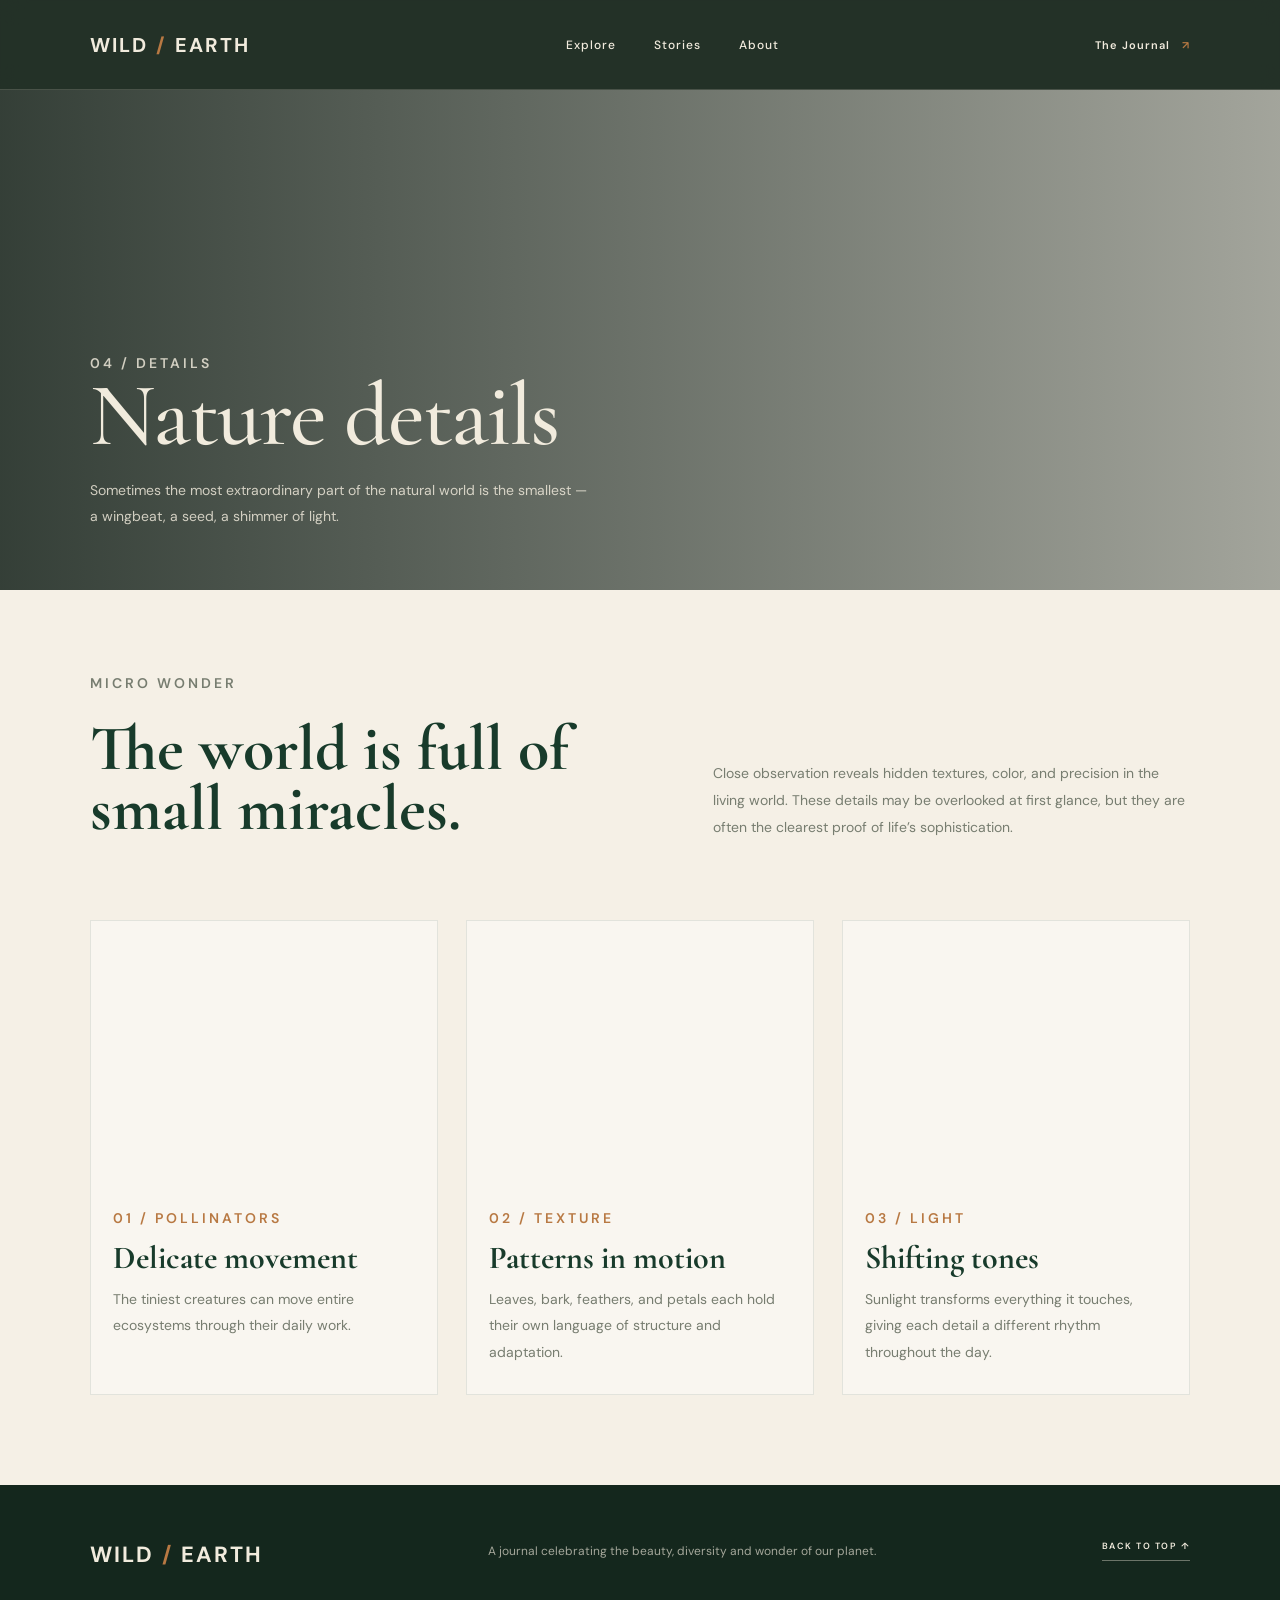
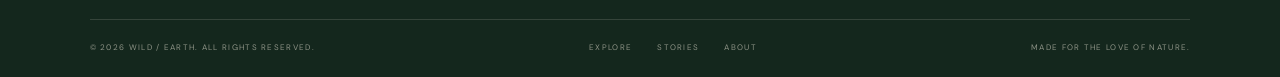
==== details.html @ d8369110 "Nature" ====
<!DOCTYPE html>
<html lang="en">
<head>
    <meta charset="UTF-8">
    <meta name="viewport" content="width=device-width, initial-scale=1.0">
    <title>Nature Details | WILD / EARTH</title>
    <link rel="preconnect" href="https://fonts.googleapis.com">
    <link rel="preconnect" href="https://fonts.gstatic.com" crossorigin>
    <link href="https://fonts.googleapis.com/css2?family=Cormorant+Garamond:wght@400;500;600;700&family=DM+Sans:wght@400;500;600;700&display=swap" rel="stylesheet">
    <link rel="stylesheet" href="style.css">
</head>
<body class="story-page" id="top">
    <header class="site-header page-header">
        <a href="index.html" class="brand" aria-label="Wild Earth homepage">WILD <span>/</span> EARTH</a>
        <nav class="main-nav" aria-label="Main navigation">
            <a href="index.html#discover" class="nav-link">Explore</a>
            <a href="stories.html" class="nav-link">Stories</a>
            <a href="index.html#about" class="nav-link">About</a>
        </nav>
        <a href="stories.html" class="header-link">The Journal <span>↗</span></a>
    </header>

    <main class="page-main">
        <section class="page-hero hero-details">
            <div class="page-hero-copy">
                <p class="eyebrow">04 / DETAILS</p>
                <h1>Nature details</h1>
                <p>Sometimes the most extraordinary part of the natural world is the smallest — a wingbeat, a seed, a shimmer of light.</p>
            </div>
        </section>

        <section class="page-intro">
            <div>
                <p class="eyebrow section-eyebrow">MICRO WONDER</p>
                <h2>The world is full of small miracles.</h2>
            </div>
            <p>Close observation reveals hidden textures, color, and precision in the living world. These details may be overlooked at first glance, but they are often the clearest proof of life’s sophistication.</p>
        </section>

        <section class="story-grid">
            <article class="story-card">
                <div class="story-card-image" style="background-image: url('https://images.unsplash.com/photo-1470509037663-253afd7f0f51?auto=format&fit=crop&w=900&q=80');"></div>
                <div class="story-card-copy">
                    <p class="eyebrow">01 / POLLINATORS</p>
                    <h3>Delicate movement</h3>
                    <p>The tiniest creatures can move entire ecosystems through their daily work.</p>
                </div>
            </article>

            <article class="story-card">
                <div class="story-card-image" style="background-image: url('https://images.unsplash.com/photo-1465146344425-f00d5f5c8f07?auto=format&fit=crop&w=900&q=80');"></div>
                <div class="story-card-copy">
                    <p class="eyebrow">02 / TEXTURE</p>
                    <h3>Patterns in motion</h3>
                    <p>Leaves, bark, feathers, and petals each hold their own language of structure and adaptation.</p>
                </div>
            </article>

            <article class="story-card">
                <div class="story-card-image" style="background-image: url('https://images.unsplash.com/photo-1501004318641-b39e6451bec6?auto=format&fit=crop&w=900&q=80');"></div>
                <div class="story-card-copy">
                    <p class="eyebrow">03 / LIGHT</p>
                    <h3>Shifting tones</h3>
                    <p>Sunlight transforms everything it touches, giving each detail a different rhythm throughout the day.</p>
                </div>
            </article>
        </section>
    </main>

    <footer class="site-footer">
        <div class="footer-top">
            <a href="index.html" class="brand footer-brand">WILD <span>/</span> EARTH</a>
            <p>A journal celebrating the beauty, diversity and wonder of our planet.</p>
            <a href="#top" class="back-to-top">BACK TO TOP ↑</a>
        </div>
        <div class="footer-bottom">
            <p>© 2026 WILD / EARTH. ALL RIGHTS RESERVED.</p>
            <div class="footer-links">
                <a href="index.html#discover">EXPLORE</a>
                <a href="stories.html">STORIES</a>
                <a href="index.html#about">ABOUT</a>
            </div>
            <p>MADE FOR THE LOVE OF NATURE.</p>
        </div>
    </footer>
</body>
</html>
---- style.css ----
/* =========================================
   1. ROOT VARIABLES
========================================= */

:root {
    --forest-green: #183B2B;
    --moss-green: #315B42;
    --sage-green: #82936B;
    --warm-ivory: #E9E3D2;
    --burnt-ochre: #B87943;
    --dark-text: #1C2920;
    --light-text: #F1EBDD;
    --muted-text: #777D70;

    --heading-font: "Cormorant Garamond", serif;
    --body-font: "DM Sans", sans-serif;

    --container-width: 1280px;
}


/* =========================================
   2. RESET AND GLOBAL STYLES
========================================= */

* {
    margin: 0;
    padding: 0;
    box-sizing: border-box;
}

html {
    scroll-behavior: smooth;
    scroll-padding-top: 90px;
}

body {
    font-family: var(--body-font);
    background-color: var(--warm-ivory);
    color: var(--dark-text);
    overflow-x: hidden;
}

a {
    color: inherit;
    text-decoration: none;
}

button,
input {
    font: inherit;
}

button,
a {
    -webkit-tap-highlight-color: transparent;
}

button {
    cursor: pointer;
}

img {
    display: block;
    max-width: 100%;
}

::selection {
    background-color: var(--moss-green);
    color: var(--light-text);
}

.visually-hidden {
    position: absolute;
    width: 1px;
    height: 1px;
    padding: 0;
    margin: -1px;
    overflow: hidden;
    clip: rect(0, 0, 0, 0);
    white-space: nowrap;
    border: 0;
}

.section-padding {
    padding: 110px 7%;
}


/* =========================================
   3. SHARED TYPOGRAPHY
========================================= */

.eyebrow {
    font-family: var(--body-font);
    font-size: 11px;
    font-weight: 600;
    letter-spacing: 3px;
    line-height: 1.6;
}

.section-eyebrow {
    color: var(--burnt-ochre);
    margin-bottom: 22px;
}

.section-heading h2,
.gallery-heading h2,
.journal-heading h2 {
    font-family: var(--heading-font);
    font-size: 64px;
    font-weight: 500;
    line-height: 0.98;
    color: var(--forest-green);
}

.section-heading h2 span,
.gallery-heading h2 span,
.journal-heading h2 span {
    color: var(--burnt-ochre);
}


/* =========================================
   4. HEADER AND NAVIGATION
========================================= */

.site-header {
    position: absolute;
    top: 0;
    left: 0;
    z-index: 20;

    width: 100%;
    min-height: 90px;
    padding: 25px 7%;

    display: flex;
    align-items: center;
    justify-content: space-between;
    gap: 25px;

    color: var(--light-text);
    border-bottom: 1px solid rgba(241, 235, 221, 0.18);

    animation: headerReveal 1s ease both;
}

.brand {
    display: inline-flex;
    align-items: center;
    gap: 8px;

    font-size: 20px;
    font-weight: 700;
    letter-spacing: 2px;
    white-space: nowrap;
}

.brand span {
    color: var(--burnt-ochre);
}

.main-nav {
    display: flex;
    align-items: center;
    justify-content: center;
    gap: 38px;
}

.nav-link {
    position: relative;
    padding: 10px 0;

    font-size: 12px;
    font-weight: 500;
    letter-spacing: 1px;

    transition: color 0.3s ease;
}

.nav-link::after {
    content: "";

    position: absolute;
    left: 0;
    bottom: 3px;

    width: 0;
    height: 1px;

    background-color: var(--burnt-ochre);

    transition: width 0.35s ease;
}

.nav-link:hover {
    color: var(--warm-ivory);
}

.nav-link:hover::after {
    width: 100%;
}

.header-link {
    display: flex;
    align-items: center;
    gap: 12px;

    font-size: 11px;
    font-weight: 600;
    letter-spacing: 1px;

    transition: color 0.3s ease;
}

.header-link span {
    color: var(--burnt-ochre);
    transition: transform 0.3s ease;
}

.header-link:hover {
    color: var(--burnt-ochre);
}

.header-link:hover span {
    transform: translate(3px, -3px);
}


/* =========================================
   5. HERO SECTION
========================================= */

.hero {
    position: relative;
    isolation: isolate;

    min-height: 760px;
    padding: 160px 10% 130px;

    display: flex;
    align-items: center;

    overflow: hidden;
    color: var(--light-text);
    background-color: #15251C;
}

.hero-background {
    position: absolute;
    inset: 0;
    z-index: -2;

    background-image: url("https://images.unsplash.com/photo-1546182990-dffeafbe841d?auto=format&fit=crop&w=1400&q=80");
    background-position: center;
    background-size: cover;

    transform: scale(1.04);
    animation: heroImageZoom 22s ease-in-out infinite alternate;
}

.hero-overlay {
    position: absolute;
    inset: 0;
    z-index: -1;

    background:
        linear-gradient(
            90deg,
            rgba(10, 24, 17, 0.91) 0%,
            rgba(10, 24, 17, 0.65) 45%,
            rgba(10, 24, 17, 0.08) 100%
        ),
        linear-gradient(
            0deg,
            rgba(10, 24, 17, 0.65) 0%,
            transparent 45%
        );
}

.hero-content {
    position: relative;
    z-index: 2;

    width: 100%;
    max-width: 760px;
}

.hero-eyebrow {
    margin-bottom: 25px;
    color: var(--warm-ivory);

    opacity: 0;
    animation: fadeUp 1s 0.2s ease forwards;
}

.hero-title {
    font-family: var(--heading-font);
    font-size: 92px;
    font-weight: 500;
    line-height: 0.91;
    letter-spacing: -2px;

    opacity: 0;
    animation: fadeUp 1s 0.4s ease forwards;
}

.hero-title span {
    color: var(--warm-ivory);
    font-style: italic;
}

.hero-description {
    max-width: 490px;
    margin-top: 30px;

    color: rgba(241, 235, 221, 0.85);
    font-size: 15px;
    line-height: 1.9;

    opacity: 0;
    animation: fadeUp 1s 0.6s ease forwards;
}


/* =========================================
   6. PRIMARY BUTTON
========================================= */

.primary-button {
    width: fit-content;
    min-height: 54px;
    margin-top: 35px;
    padding: 0 24px;

    display: inline-flex;
    align-items: center;
    justify-content: center;
    gap: 28px;

    color: var(--light-text);
    background-color: var(--burnt-ochre);

    font-size: 12px;
    font-weight: 600;
    letter-spacing: 0.5px;

    overflow: hidden;
    transition:
        background-color 0.35s ease,
        transform 0.35s ease;

    opacity: 0;
    animation: fadeUp 1s 0.8s ease forwards;
}

.primary-button:hover {
    background-color: var(--moss-green);
    transform: translateY(-4px);
}

.button-arrow {
    display: inline-block;
    transition: transform 0.35s ease;
}

.primary-button:hover .button-arrow {
    transform: translate(4px, -4px);
}


/* =========================================
   7. HERO BOTTOM INFORMATION
========================================= */

.hero-bottom {
    position: absolute;
    left: 10%;
    right: 10%;
    bottom: 35px;
    z-index: 3;

    display: flex;
    align-items: center;
    justify-content: space-between;
    gap: 20px;

    color: rgba(241, 235, 221, 0.8);

    font-size: 9px;
    font-weight: 600;
    letter-spacing: 2px;

    animation: fadeIn 1.5s 1s ease both;
}

.scroll-indicator {
    display: flex;
    align-items: center;
    gap: 15px;
}

.scroll-line {
    position: relative;
    display: block;

    width: 55px;
    height: 1px;

    background-color: rgba(241, 235, 221, 0.35);
    overflow: hidden;
}

.scroll-line::after {
    content: "";

    position: absolute;
    left: 0;
    top: 0;

    width: 25px;
    height: 1px;

    background-color: var(--warm-ivory);

    animation: scrollLine 1.8s ease-in-out infinite;
}


/* =========================================
   8. DISCOVER SECTION
========================================= */

.discover {
    max-width: 1600px;
    margin: 0 auto;
}

.section-heading {
    margin-bottom: 55px;

    display: flex;
    align-items: flex-end;
    justify-content: space-between;
    gap: 50px;
}

.section-heading h2 {
    max-width: 600px;
}

.section-intro {
    max-width: 390px;
    padding-bottom: 7px;

    color: var(--muted-text);
    font-size: 14px;
    line-height: 1.9;
}


/* =========================================
   9. CATEGORY IMAGE CARDS
========================================= */

.category-grid {
    display: grid;
    grid-template-columns: repeat(2, minmax(0, 1fr));
    gap: 25px;
}

.category-card {
    position: relative;
    isolation: isolate;

    min-width: 0;
    height: 450px;

    display: flex;
    align-items: flex-end;

    overflow: hidden;
    color: var(--light-text);
    background-color: var(--forest-green);
}

.category-image {
    position: absolute;
    inset: 0;
    z-index: -2;

    background-size: cover;
    background-position: center;

    transition: transform 0.9s cubic-bezier(0.2, 0.7, 0.2, 1);
}

.wildlife-card .category-image {
    background-image: url("https://images.unsplash.com/photo-1546182990-dffeafbe841d?auto=format&fit=crop&w=1200&q=80");
}

.landscape-card .category-image {
    background-image: url("https://images.unsplash.com/photo-1473448912268-2022ce9509d8?auto=format&fit=crop&w=1200&q=80");
}

.ocean-card .category-image {
    background-image: url("https://images.unsplash.com/photo-1500375592092-40eb2168fd21?auto=format&fit=crop&w=1200&q=80");
}

.details-card .category-image {
    background-image: url("https://images.unsplash.com/photo-1470509037663-253afd7f0f51?auto=format&fit=crop&w=1200&q=80");
}

.category-overlay {
    position: absolute;
    inset: 0;
    z-index: -1;

    background: linear-gradient(
        0deg,
        rgba(8, 19, 13, 0.85) 0%,
        rgba(8, 19, 13, 0.12) 65%,
        rgba(8, 19, 13, 0.02) 100%
    );

    transition: background-color 0.5s ease;
}

.category-card:hover .category-image {
    transform: scale(1.09);
}

.category-card:hover .category-overlay {
    background-color: rgba(8, 19, 13, 0.15);
}

.category-content {
    width: 100%;
    padding: 32px;

    display: grid;
    grid-template-columns: 1fr auto;
    align-items: end;
    gap: 8px;
}

.category-number {
    grid-column: 1 / -1;

    margin-bottom: 7px;

    color: rgba(241, 235, 221, 0.8);
    font-size: 9px;
    font-weight: 600;
    letter-spacing: 2px;
}

.category-content h3 {
    font-family: var(--heading-font);
    font-size: 43px;
    font-weight: 500;
    line-height: 1;
}

.category-arrow {
    width: 42px;
    height: 42px;

    display: flex;
    align-items: center;
    justify-content: center;

    border: 1px solid rgba(241, 235, 221, 0.55);
    border-radius: 50%;

    transition:
        color 0.35s ease,
        background-color 0.35s ease,
        border-color 0.35s ease,
        transform 0.35s ease;
}

.category-card:hover .category-arrow {
    color: var(--dark-text);
    background-color: var(--warm-ivory);
    border-color: var(--warm-ivory);
    transform: rotate(45deg);
}


/* =========================================
   10. FEATURED STORY
========================================= */

.featured-story {
    position: relative;
    isolation: isolate;

    min-height: 700px;
    padding: 100px 10%;

    display: flex;
    align-items: center;

    overflow: hidden;
    color: var(--light-text);
    background-color: var(--forest-green);
}

.featured-image {
    position: absolute;
    inset: 0;
    z-index: -2;

    background-image: url("https://images.unsplash.com/photo-1547036967-23d11aacaee0?auto=format&fit=crop&w=1600&q=80");
    background-size: cover;
    background-position: center;
    transition: transform 1.2s ease;
}

.featured-story:hover .featured-image {
    transform: scale(1.035);
}

.featured-image-overlay {
    position: absolute;
    inset: 0;

    background:
        linear-gradient(
            90deg,
            rgba(11, 25, 17, 0.91) 0%,
            rgba(11, 25, 17, 0.58) 48%,
            rgba(11, 25, 17, 0.05) 100%
        ),
        linear-gradient(
            0deg,
            rgba(11, 25, 17, 0.35),
            transparent
        );
}

.featured-content {
    max-width: 600px;
}

.featured-content .eyebrow {
    margin-bottom: 25px;
    color: var(--warm-ivory);
}

.featured-content h2 {
    font-family: var(--heading-font);
    font-size: 86px;
    font-weight: 500;
    line-height: 0.9;
}

.featured-content h2 span {
    color: var(--warm-ivory);
    font-style: italic;
}

.featured-description {
    max-width: 440px;
    margin-top: 25px;

    color: rgba(241, 235, 221, 0.82);
    font-size: 14px;
    line-height: 1.9;
}

.text-link {
    width: fit-content;
    margin-top: 30px;
    padding-bottom: 8px;

    display: inline-flex;
    align-items: center;
    gap: 18px;

    color: var(--light-text);
    border-bottom: 1px solid rgba(241, 235, 221, 0.5);

    font-size: 12px;
    font-weight: 600;

    transition:
        color 0.3s ease,
        border-color 0.3s ease;
}

.text-link span {
    color: var(--burnt-ochre);
    transition: transform 0.3s ease;
}

.text-link:hover {
    color: var(--warm-ivory);
    border-color: var(--burnt-ochre);
}

.text-link:hover span {
    transform: translate(4px, -4px);
}

.featured-index {
    position: absolute;
    right: 10%;
    bottom: 40px;

    color: rgba(241, 235, 221, 0.75);
    font-size: 9px;
    letter-spacing: 2px;
}


/* =========================================
   11. HORIZONTAL GALLERY
========================================= */

.gallery-section {
    overflow: hidden;
}

.gallery-heading {
    margin-bottom: 45px;

    display: flex;
    align-items: flex-end;
    justify-content: space-between;
    gap: 40px;
}

.gallery-heading h2 {
    font-size: 58px;
}

.gallery-heading > p {
    max-width: 320px;
    color: var(--muted-text);
    font-size: 13px;
    line-height: 1.8;
}

.gallery-track {
    display: grid;
    grid-auto-columns: minmax(270px, 34%);
    grid-auto-flow: column;
    gap: 22px;

    overflow-x: auto;
    overflow-y: hidden;

    padding-bottom: 22px;

    scroll-snap-type: x mandatory;
    scroll-behavior: smooth;
    overscroll-behavior-x: contain;

    scrollbar-width: thin;
    scrollbar-color: var(--sage-green) transparent;
}

.gallery-track::-webkit-scrollbar {
    height: 4px;
}

.gallery-track::-webkit-scrollbar-track {
    background-color: rgba(24, 59, 43, 0.12);
}

.gallery-track::-webkit-scrollbar-thumb {
    background-color: var(--sage-green);
}

.gallery-card {
    position: relative;
    min-width: 0;
    height: 430px;

    overflow: hidden;
    background-color: var(--forest-green);

    scroll-snap-align: start;
}

.gallery-card-large {
    grid-column: span 1;
}

.gallery-card-image {
    position: absolute;
    inset: 0;

    background-size: cover;
    background-position: center;

    transition: transform 0.9s ease;
}

.gallery-lion {
    background-image: url("https://images.unsplash.com/photo-1546182990-dffeafbe841d?auto=format&fit=crop&w=1000&q=80");
}

.gallery-elephant {
    background-image: url("https://images.unsplash.com/photo-1557050543-4d5f4e07ef46?auto=format&fit=crop&w=1000&q=80");
}

.gallery-bird {
    background-image: url("https://images.unsplash.com/photo-1520637836862-4d197d17c90a?auto=format&fit=crop&w=1000&q=80");
}

.gallery-leopard {
    background-image: url("https://images.unsplash.com/photo-1535941339077-2dd1c7963098?auto=format&fit=crop&w=1000&q=80");
}

.gallery-card::after {
    content: "";

    position: absolute;
    inset: 0;

    background: linear-gradient(
        0deg,
        rgba(9, 21, 14, 0.85) 0%,
        transparent 65%
    );

    pointer-events: none;
}

.gallery-card:hover .gallery-card-image {
    transform: scale(1.08);
}

.gallery-card-info {
    position: absolute;
    left: 25px;
    right: 25px;
    bottom: 27px;
    z-index: 2;

    color: var(--light-text);
}

.gallery-card-info p {
    margin-bottom: 10px;

    font-size: 9px;
    font-weight: 600;
    letter-spacing: 2px;
}

.gallery-card-info h3 {
    font-family: var(--heading-font);
    font-size: 35px;
    font-weight: 500;
}

.gallery-footer {
    margin-top: 15px;

    display: flex;
    align-items: center;
    justify-content: space-between;
    gap: 20px;

    color: var(--muted-text);
    font-size: 9px;
    font-weight: 600;
    letter-spacing: 2px;
}


/* =========================================
   12. JOURNAL SECTION
========================================= */

.journal-section {
    background-color: #E2DDCC;
}

.journal-heading {
    margin-bottom: 50px;

    display: flex;
    align-items: flex-end;
    justify-content: space-between;
    gap: 30px;
}

.journal-heading h2 {
    font-size: 62px;
}

.journal-heading .text-link {
    margin-bottom: 7px;
    color: var(--forest-green);
    border-color: rgba(24, 59, 43, 0.4);
}

.journal-heading .text-link:hover {
    color: var(--moss-green);
}

.journal-grid {
    display: grid;
    grid-template-columns: repeat(3, minmax(0, 1fr));
    gap: 28px;
}

.journal-card {
    min-width: 0;
}

.journal-image {
    position: relative;

    width: 100%;
    height: 310px;

    display: block;
    overflow: hidden;

    background-color: var(--forest-green);
    background-size: cover;
    background-position: center;
}

.journal-image::before {
    content: "";

    position: absolute;
    inset: 0;

    background-color: rgba(12, 27, 18, 0.08);
    transition: background-color 0.4s ease;
}

.journal-image-one {
    background-image: url("https://images.unsplash.com/photo-1557050543-4d5f4e07ef46?auto=format&fit=crop&w=1000&q=80");
}

.journal-image-two {
    background-image: url("https://images.unsplash.com/photo-1441974231531-c6227db76b6e?auto=format&fit=crop&w=1000&q=80");
}

.journal-image-three {
    background-image: url("https://images.unsplash.com/photo-1473448912268-2022ce9509d8?auto=format&fit=crop&w=1000&q=80");
}

.journal-image-arrow {
    position: absolute;
    top: 18px;
    right: 18px;
    z-index: 2;

    width: 42px;
    height: 42px;

    display: flex;
    align-items: center;
    justify-content: center;

    color: var(--dark-text);
    background-color: var(--warm-ivory);
    border-radius: 50%;

    opacity: 0;
    transform: translate(-8px, 8px);

    transition:
        opacity 0.35s ease,
        transform 0.35s ease;
}

.journal-card:hover .journal-image::before {
    background-color: rgba(12, 27, 18, 0.2);
}

.journal-card:hover .journal-image-arrow {
    opacity: 1;
    transform: translate(0, 0);
}

.journal-meta {
    margin-top: 22px;
    margin-bottom: 13px;

    display: flex;
    justify-content: space-between;
    gap: 10px;

    color: var(--burnt-ochre);
    font-size: 9px;
    font-weight: 700;
    letter-spacing: 1.5px;
}

.journal-card h3 {
    max-width: 360px;

    font-family: var(--heading-font);
    font-size: 30px;
    font-weight: 600;
    line-height: 1.1;
}

.journal-card h3 a {
    transition: color 0.3s ease;
}

.journal-card h3 a:hover {
    color: var(--burnt-ochre);
}

.journal-card > p {
    margin-top: 13px;

    color: var(--muted-text);
    font-size: 12px;
    line-height: 1.8;
}


/* =========================================
   13. NEWSLETTER SECTION
========================================= */

.newsletter-section {
    position: relative;
    isolation: isolate;

    padding: 110px 7%;

    display: flex;
    align-items: center;
    justify-content: center;

    overflow: hidden;
    text-align: center;
    color: var(--light-text);

    background-color: var(--forest-green);
}

.newsletter-section::before {
    content: "";

    position: absolute;
    inset: 0;
    z-index: -1;

    background-image:
        linear-gradient(
            rgba(17, 47, 31, 0.91),
            rgba(17, 47, 31, 0.91)
        ),
        url("https://images.unsplash.com/photo-1473448912268-2022ce9509d8?auto=format&fit=crop&w=1400&q=80");

    background-position: center;
    background-size: cover;
}

.newsletter-content {
    width: 100%;
    max-width: 650px;
}

.newsletter-content .eyebrow {
    margin-bottom: 20px;
    color: var(--sage-green);
}

.newsletter-content h2 {
    font-family: var(--heading-font);
    font-size: 75px;
    font-weight: 500;
    line-height: 0.95;
}

.newsletter-content h2 span {
    color: var(--warm-ivory);
    font-style: italic;
}

.newsletter-content > p:not(.eyebrow):not(.newsletter-note) {
    max-width: 430px;
    margin: 20px auto 30px;

    color: rgba(241, 235, 221, 0.78);
    font-size: 13px;
    line-height: 1.8;
}

.newsletter-form {
    width: 100%;
    max-width: 510px;
    min-height: 58px;
    margin: 0 auto;

    display: flex;

    border-bottom: 1px solid rgba(241, 235, 221, 0.6);
}

.newsletter-form input {
    flex: 1;
    width: 100%;
    min-width: 0;

    padding: 15px 5px;

    color: var(--light-text);
    background: transparent;
    border: none;
    outline: none;

    font-size: 12px;
}

.newsletter-form input::placeholder {
    color: rgba(241, 235, 221, 0.65);
}

.newsletter-form input:focus {
    border-bottom: 1px solid var(--burnt-ochre);
}

.newsletter-form button {
    padding: 12px 5px 12px 20px;

    display: flex;
    align-items: center;
    gap: 18px;

    color: var(--light-text);
    background: transparent;
    border: none;

    font-size: 11px;
    font-weight: 600;

    transition: color 0.3s ease;
}

.newsletter-form button span {
    color: var(--burnt-ochre);
    transition: transform 0.3s ease;
}

.newsletter-form button:hover {
    color: var(--burnt-ochre);
}

.newsletter-form button:hover span {
    transform: translate(4px, -4px);
}

.newsletter-note {
    margin-top: 22px;

    color: rgba(241, 235, 221, 0.5);
    font-size: 8px;
    letter-spacing: 2px;
}


/* =========================================
   14. FOOTER
========================================= */

.site-footer {
    padding: 55px 7% 25px;

    color: var(--light-text);
    background-color: #14271D;
}

.footer-top {
    padding-bottom: 50px;

    display: flex;
    align-items: flex-start;
    justify-content: space-between;
    gap: 30px;
}

.footer-brand {
    font-size: 22px;
}

.footer-top > p {
    color: rgba(241, 235, 221, 0.65);
    font-size: 12px;
    line-height: 1.9;
}

.back-to-top {
    padding-bottom: 8px;

    border-bottom: 1px solid rgba(241, 235, 221, 0.4);

    font-size: 9px;
    font-weight: 600;
    letter-spacing: 1.5px;

    transition: color 0.3s ease;
}

.back-to-top:hover {
    color: var(--burnt-ochre);
}

.footer-bottom {
    padding-top: 22px;

    display: flex;
    align-items: center;
    justify-content: space-between;
    gap: 25px;

    border-top: 1px solid rgba(241, 235, 221, 0.15);

    color: rgba(241, 235, 221, 0.55);
    font-size: 8px;
    letter-spacing: 1.3px;
}

.footer-links {
    display: flex;
    align-items: center;
    gap: 25px;
}

.footer-links a {
    transition: color 0.3s ease;
}

.footer-links a:hover {
    color: var(--warm-ivory);
}


/* =========================================
   15. ANIMATIONS
========================================= */

@keyframes fadeUp {
    from {
        opacity: 0;
        transform: translateY(28px);
    }

    to {
        opacity: 1;
        transform: translateY(0);
    }
}

@keyframes fadeIn {
    from {
        opacity: 0;
    }

    to {
        opacity: 1;
    }
}

@keyframes headerReveal {
    from {
        opacity: 0;
        transform: translateY(-15px);
    }

    to {
        opacity: 1;
        transform: translateY(0);
    }
}

@keyframes heroImageZoom {
    from {
        transform: scale(1.04);
    }

    to {
        transform: scale(1.13);
    }
}

@keyframes scrollLine {
    0% {
        transform: translateX(-30px);
    }

    100% {
        transform: translateX(60px);
    }
}


/* =========================================
   16. TABLET RESPONSIVENESS
========================================= */

@media (max-width: 1000px) {

    .site-header {
        padding: 23px 5%;
    }

    .main-nav {
        gap: 22px;
    }

    .hero {
        min-height: 700px;
        padding-right: 7%;
        padding-left: 7%;
    }

    .hero-title {
        font-size: 78px;
    }

    .hero-bottom {
        left: 7%;
        right: 7%;
    }

    .section-padding {
        padding: 90px 5%;
    }

    .section-heading h2 {
        font-size: 56px;
    }

    .category-card {
        height: 380px;
    }

    .featured-story {
        min-height: 650px;
        padding: 90px 7%;
    }

    .featured-content h2 {
        font-size: 76px;
    }

    .gallery-heading h2 {
        font-size: 50px;
    }

    .gallery-track {
        grid-auto-columns: minmax(250px, 43%);
    }

    .journal-grid {
        gap: 20px;
    }

    .journal-image {
        height: 260px;
    }

    .journal-card h3 {
        font-size: 27px;
    }

    .footer-bottom {
        flex-wrap: wrap;
    }
}


/* =========================================
   17. SMALL TABLET AND LARGE MOBILE
========================================= */

@media (max-width: 700px) {

    .site-header {
        min-height: 75px;
        padding: 18px 6% 15px;

        flex-wrap: wrap;
        row-gap: 12px;
    }

    .brand {
        font-size: 17px;
    }

    .main-nav {
        order: 3;

        width: 100%;
        justify-content: flex-start;
        gap: 25px;
    }

    .nav-link {
        font-size: 10px;
    }

    .header-link {
        font-size: 9px;
    }


    /* Hero */

    .hero {
        min-height: 720px;
        padding: 170px 7% 130px;
    }

    .hero-background {
        background-position: 60% center;
    }

    .hero-overlay {
        background:
            linear-gradient(
                90deg,
                rgba(10, 24, 17, 0.86),
                rgba(10, 24, 17, 0.3)
            ),
            linear-gradient(
                0deg,
                rgba(10, 24, 17, 0.65),
                transparent 60%
            );
    }

    .hero-eyebrow {
        font-size: 9px;
        letter-spacing: 2px;
    }

    .hero-title {
        font-size: 61px;
        letter-spacing: -1px;
    }

    .hero-description {
        max-width: 400px;
        font-size: 13px;
        line-height: 1.8;
    }

    .hero-bottom {
        left: 7%;
        right: 7%;
        bottom: 25px;

        flex-wrap: wrap;
        gap: 15px;
    }

    .hero-location {
        display: none;
    }

    .hero-caption,
    .scroll-indicator {
        font-size: 8px;
    }


    /* Discover */

    .section-padding {
        padding: 75px 6%;
    }

    .section-heading {
        align-items: flex-start;
        flex-direction: column;
        gap: 22px;
        margin-bottom: 35px;
    }

    .section-heading h2 {
        font-size: 51px;
    }

    .section-intro {
        max-width: 480px;
        font-size: 13px;
    }

    .category-grid {
        grid-template-columns: 1fr;
        gap: 18px;
    }

    .category-card {
        height: 390px;
    }

    .category-content {
        padding: 25px;
    }

    .category-content h3 {
        font-size: 39px;
    }


    /* Featured story */

    .featured-story {
        min-height: 620px;
        padding: 80px 7%;
    }

    .featured-content h2 {
        font-size: 70px;
    }

    .featured-description {
        font-size: 13px;
    }

    .featured-index {
        right: 7%;
        bottom: 25px;
        font-size: 8px;
    }


    /* Gallery */

    .gallery-heading {
        align-items: flex-start;
        flex-direction: column;
        gap: 18px;
    }

    .gallery-heading h2 {
        font-size: 49px;
    }

    .gallery-heading > p {
        font-size: 12px;
    }

    .gallery-track {
        grid-auto-columns: 78%;
        gap: 15px;
    }

    .gallery-card {
        height: 390px;
    }


    /* Journal */

    .journal-heading {
        align-items: flex-start;
        flex-direction: column;
        gap: 15px;
    }

    .journal-heading h2 {
        font-size: 51px;
    }

    .journal-grid {
        grid-template-columns: 1fr;
        gap: 40px;
    }

    .journal-image {
        height: 340px;
    }

    .journal-card h3 {
        font-size: 31px;
    }

    .journal-card > p {
        max-width: 500px;
    }


    /* Newsletter */

    .newsletter-section {
        padding: 85px 7%;
    }

    .newsletter-content h2 {
        font-size: 65px;
    }


    /* Footer */

    .site-footer {
        padding: 45px 6% 25px;
    }

    .footer-top {
        flex-wrap: wrap;
        gap: 25px;
    }

    .footer-top > p {
        width: 100%;
        order: 3;
    }

    .footer-bottom {
        align-items: flex-start;
        flex-direction: column;
        gap: 20px;
    }

    .footer-links {
        flex-wrap: wrap;
    }
}


/* =========================================
   18. SMALL MOBILE
========================================= */

@media (max-width: 400px) {

    .site-header {
        padding-right: 5%;
        padding-left: 5%;
    }

    .main-nav {
        gap: 18px;
    }

    .hero {
        min-height: 680px;
        padding-right: 6%;
        padding-left: 6%;
    }

    .hero-title {
        font-size: 51px;
    }

    .hero-description {
        font-size: 12px;
    }

    .hero-bottom {
        left: 6%;
        right: 6%;
    }

    .hero-caption,
    .scroll-indicator {
        font-size: 7px;
        letter-spacing: 1px;
    }

    .section-heading h2,
    .gallery-heading h2,
    .journal-heading h2 {
        font-size: 43px;
    }

    .category-card {
        height: 330px;
    }

    .category-content h3 {
        font-size: 34px;
    }

    .featured-content h2 {
        font-size: 61px;
    }

    .gallery-track {
        grid-auto-columns: 88%;
    }

    .gallery-card {
        height: 340px;
    }

    .journal-image {
        height: 280px;
    }

    .newsletter-content h2 {
        font-size: 57px;
    }

    .newsletter-form button {
        gap: 8px;
        padding-left: 10px;
        font-size: 10px;
    }
}


/* =========================================
   19. SUBPAGE STYLES
========================================= */

.page-header {
    position: relative;
    background-color: rgba(14, 29, 21, 0.9);
    backdrop-filter: blur(12px);
}

.story-page .site-header {
    position: sticky;
    top: 0;
}

.page-main {
    background: #f5f0e6;
}

.page-hero {
    position: relative;
    min-height: 500px;
    padding: 140px 7% 60px;
    display: flex;
    align-items: flex-end;
    overflow: hidden;
    color: var(--light-text);
}

.page-hero::before {
    content: "";
    position: absolute;
    inset: 0;
    background: linear-gradient(90deg, rgba(10, 24, 17, 0.82), rgba(10, 24, 17, 0.35));
}

.page-hero-copy {
    position: relative;
    z-index: 1;
    max-width: 680px;
}

.page-hero-copy h1 {
    font-family: var(--heading-font);
    font-size: clamp(60px, 7vw, 96px);
    line-height: 0.9;
    font-weight: 500;
    letter-spacing: -2px;
}

.page-hero-copy p {
    margin-top: 20px;
    max-width: 500px;
    font-size: 14px;
    line-height: 1.9;
    color: rgba(241, 235, 221, 0.82);
}

.hero-wildlife {
    background-image: url("https://images.unsplash.com/photo-1546182990-dffeafbe841d?auto=format&fit=crop&w=1600&q=80");
    background-position: center;
    background-size: cover;
}

.hero-landscapes {
    background-image: url("https://images.unsplash.com/photo-1473448912268-2022ce9509d8?auto=format&fit=crop&w=1600&q=80");
    background-position: center;
    background-size: cover;
}

.hero-oceans {
    background-image: url("https://images.unsplash.com/photo-1500375592092-40eb2168fd21?auto=format&fit=crop&w=1600&q=80");
    background-position: center;
    background-size: cover;
}

.hero-details {
    background-image: url("https://images.unsplash.com/photo-1470509037663-253afd7f0f51?auto=format&fit=crop&w=1600&q=80");
    background-position: center;
    background-size: cover;
}

.hero-stories {
    background-image: url("https://images.unsplash.com/photo-1500530855697-b586d89ba3ee?auto=format&fit=crop&w=1600&q=80");
    background-position: center;
    background-size: cover;
}

.page-intro,
.story-grid,
.story-detail {
    padding: 80px 7% 0;
}

.page-intro {
    display: grid;
    grid-template-columns: 1.1fr 0.9fr;
    gap: 40px;
    align-items: end;
}

.page-intro h2,
.story-detail h2 {
    font-family: var(--heading-font);
    font-size: clamp(42px, 5vw, 64px);
    line-height: 0.95;
    color: var(--forest-green);
}

.page-intro p,
.story-detail p,
.story-card p {
    color: var(--muted-text);
    font-size: 14px;
    line-height: 1.9;
}

.story-grid {
    display: grid;
    grid-template-columns: repeat(3, minmax(0, 1fr));
    gap: 28px;
    padding-bottom: 90px;
}

.story-card {
    background: rgba(255, 255, 255, 0.4);
    border: 1px solid rgba(24, 59, 43, 0.1);
    overflow: hidden;
}

.story-card-image {
    height: 260px;
    background-size: cover;
    background-position: center;
}

.story-card-copy {
    padding: 24px 22px 28px;
}

.story-card .eyebrow {
    color: var(--burnt-ochre);
    margin-bottom: 10px;
}

.story-card h3 {
    font-family: var(--heading-font);
    font-size: 32px;
    line-height: 1;
    color: var(--forest-green);
    margin-bottom: 12px;
}

.story-detail {
    padding-bottom: 90px;
}

.story-detail-inner {
    max-width: 780px;
    margin: 0 auto;
}

.story-detail .eyebrow {
    color: var(--burnt-ochre);
    margin-bottom: 20px;
}

.story-detail h2 {
    margin-bottom: 25px;
}

.story-detail .lead {
    font-size: 16px;
    color: var(--dark-text);
}

.story-detail .content-columns {
    columns: 2 260px;
    column-gap: 28px;
    margin-top: 22px;
}

.story-detail .content-columns p + p {
    margin-top: 18px;
}

@media (max-width: 800px) {
    .page-intro,
    .story-grid {
        grid-template-columns: 1fr;
    }

    .story-grid {
        padding-top: 30px;
    }
}

/* =========================================
   20. ACCESSIBILITY: REDUCED MOTION
========================================= */

@media (prefers-reduced-motion: reduce) {

    *,
    *::before,
    *::after {
        scroll-behavior: auto !important;
        animation-duration: 0.01ms !important;
        animation-iteration-count: 1 !important;
        transition-duration: 0.01ms !important;
    }
}
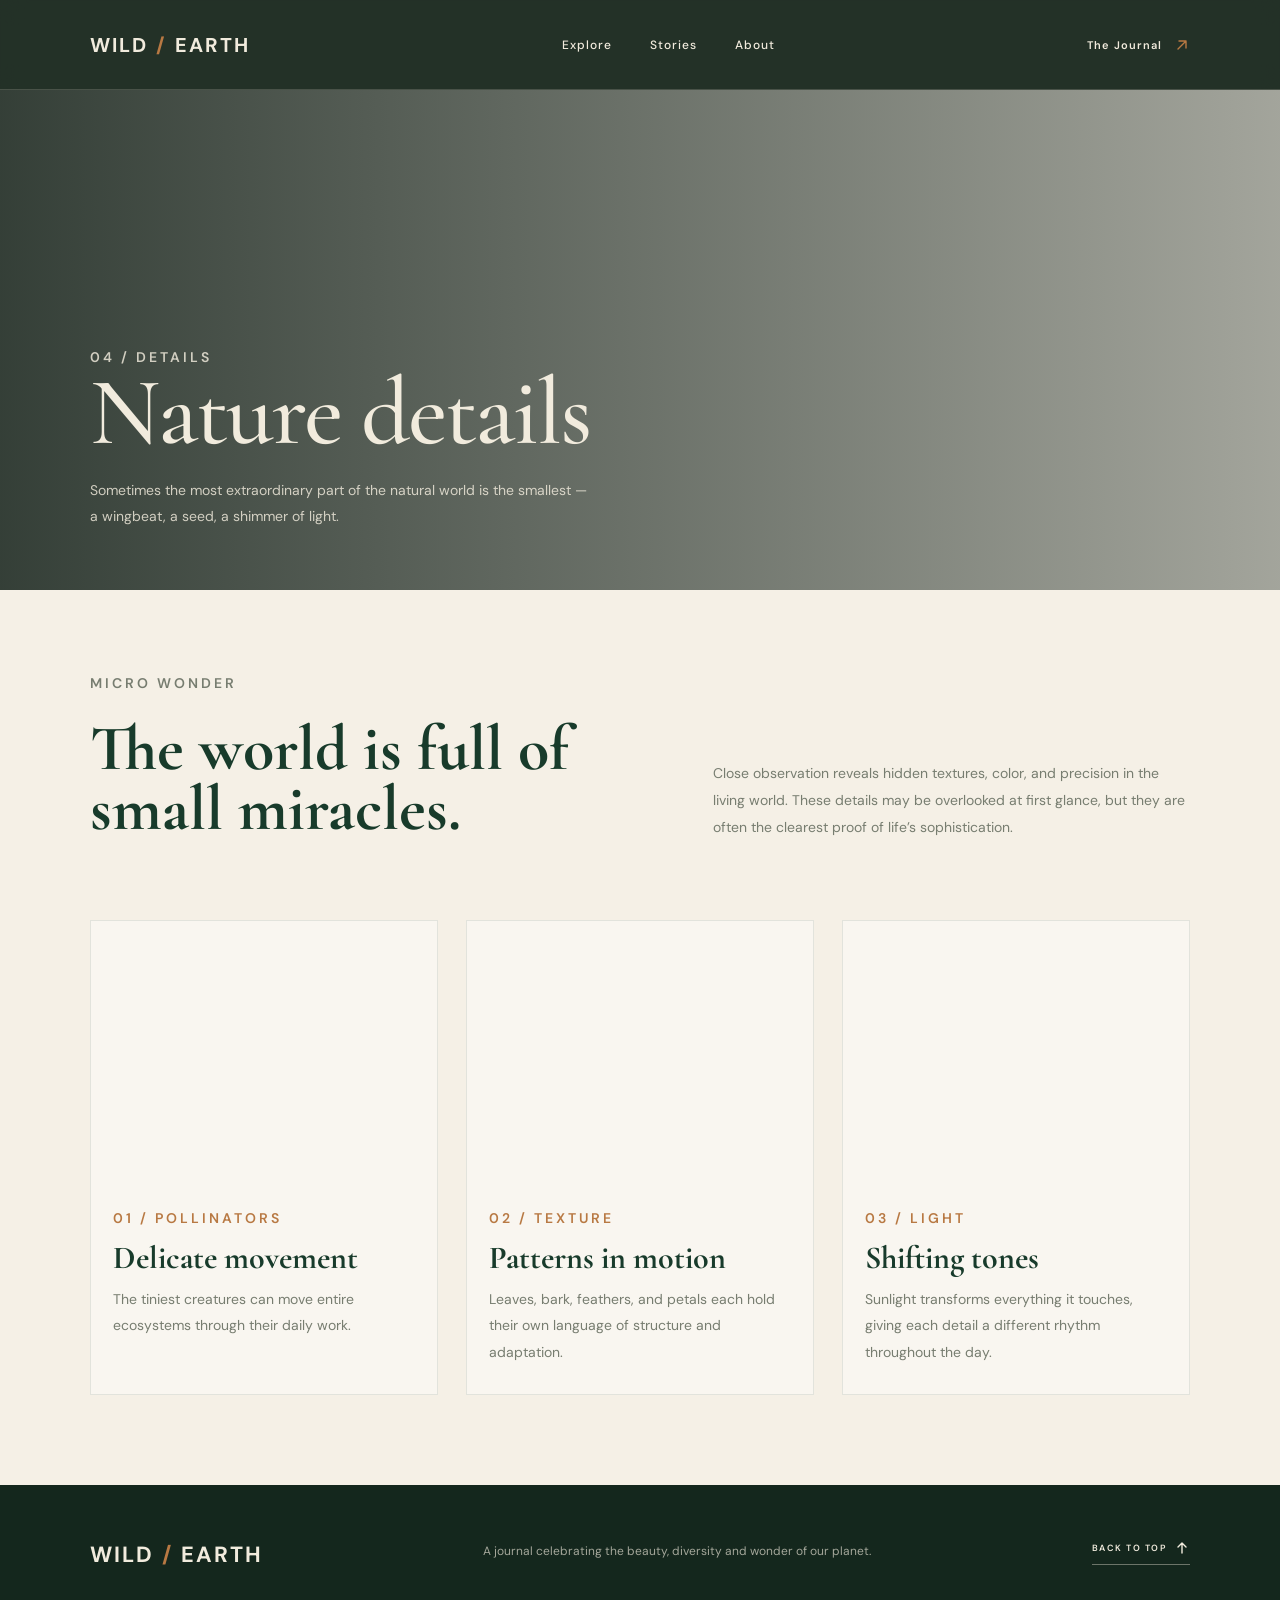
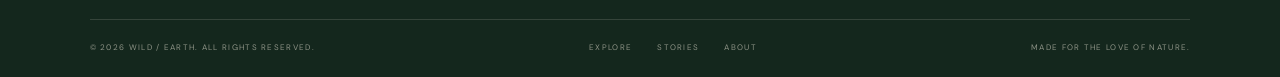
==== commit 0da2510c: "New design" ====
--- a/details.html
+++ b/details.html
@@ -3,6 +3,9 @@
 <head>
     <meta charset="UTF-8">
     <meta name="viewport" content="width=device-width, initial-scale=1.0">
+    <link rel="icon" type="image/svg+xml" href="images/favicon/favicon.svg">
+    <link rel="icon" type="image/x-icon" href="images/favicon/favicon.ico">
+    <link rel="apple-touch-icon" href="images/favicon/apple-touch-icon.png">
     <title>Nature Details | WILD / EARTH</title>
     <link rel="preconnect" href="https://fonts.googleapis.com">
     <link rel="preconnect" href="https://fonts.gstatic.com" crossorigin>
@@ -17,7 +20,7 @@
             <a href="stories.html" class="nav-link">Stories</a>
             <a href="index.html#about" class="nav-link">About</a>
         </nav>
-        <a href="stories.html" class="header-link">The Journal <span>↗</span></a>
+        <a href="stories.html" class="header-link">The Journal <svg class="arrow-icon" viewBox="0 0 16 16" aria-hidden="true" focusable="false"><path d="M4 12 12 4M5 4h7v7" /></svg></a>
     </header>
 
     <main class="page-main">
@@ -71,7 +74,7 @@
         <div class="footer-top">
             <a href="index.html" class="brand footer-brand">WILD <span>/</span> EARTH</a>
             <p>A journal celebrating the beauty, diversity and wonder of our planet.</p>
-            <a href="#top" class="back-to-top">BACK TO TOP ↑</a>
+            <a href="#top" class="back-to-top">BACK TO TOP <svg class="arrow-icon arrow-up-icon" viewBox="0 0 16 16" aria-hidden="true" focusable="false"><path d="M8 13V3m0 0L4 7m4-4 4 4" /></svg></a>
         </div>
         <div class="footer-bottom">
             <p>© 2026 WILD / EARTH. ALL RIGHTS RESERVED.</p>
--- a/style.css
+++ b/style.css
@@ -215,7 +215,21 @@
     transition: color 0.3s ease;
 }
 
-.header-link span {
+.arrow-icon {
+    width: 16px;
+    height: 16px;
+    flex: 0 0 16px;
+    display: inline-block;
+    overflow: visible;
+    fill: none;
+    stroke: currentColor;
+    stroke-width: 1.4;
+    stroke-linecap: round;
+    stroke-linejoin: round;
+    vertical-align: middle;
+}
+
+.header-link .arrow-icon {
     color: var(--burnt-ochre);
     transition: transform 0.3s ease;
 }
@@ -224,7 +238,7 @@
     color: var(--burnt-ochre);
 }
 
-.header-link:hover span {
+.header-link:hover .arrow-icon {
     transform: translate(3px, -3px);
 }
 
@@ -362,7 +376,6 @@
 }
 
 .button-arrow {
-    display: inline-block;
     transition: transform 0.35s ease;
 }
 
@@ -474,6 +487,7 @@
 .category-card {
     position: relative;
     isolation: isolate;
+    perspective: 1300px;
 
     min-width: 0;
     height: 450px;
@@ -486,31 +500,90 @@
     background-color: var(--forest-green);
 }
 
-.category-image {
+.category-panels {
     position: absolute;
     inset: 0;
     z-index: -2;
-
-    background-size: cover;
-    background-position: center;
-
-    transition: transform 0.9s cubic-bezier(0.2, 0.7, 0.2, 1);
-}
-
-.wildlife-card .category-image {
-    background-image: url("https://images.unsplash.com/photo-1546182990-dffeafbe841d?auto=format&fit=crop&w=1200&q=80");
-}
-
-.landscape-card .category-image {
-    background-image: url("https://images.unsplash.com/photo-1473448912268-2022ce9509d8?auto=format&fit=crop&w=1200&q=80");
-}
-
-.ocean-card .category-image {
-    background-image: url("https://images.unsplash.com/photo-1500375592092-40eb2168fd21?auto=format&fit=crop&w=1200&q=80");
-}
-
-.details-card .category-image {
-    background-image: url("https://images.unsplash.com/photo-1470509037663-253afd7f0f51?auto=format&fit=crop&w=1200&q=80");
+    overflow: hidden;
+    transform-style: preserve-3d;
+}
+
+.category-panel {
+    position: absolute;
+    top: 0;
+    bottom: 0;
+    width: calc(33.3333% + 1px);
+    transform: rotateY(0deg) translateZ(0);
+    transform-origin: center center;
+    transform-style: preserve-3d;
+    transition:
+        transform 950ms cubic-bezier(0.2, 0.72, 0.18, 1),
+        filter 950ms ease;
+    backface-visibility: hidden;
+}
+
+.category-panel:nth-child(1) {
+    left: 0;
+    transition-delay: 0ms;
+}
+
+.category-panel:nth-child(2) {
+    left: 33.3333%;
+    transition-delay: 90ms;
+}
+
+.category-panel:nth-child(3) {
+    left: 66.6667%;
+    transition-delay: 180ms;
+}
+
+.category-panel-face {
+    position: absolute;
+    inset: 0;
+    overflow: hidden;
+    backface-visibility: hidden;
+}
+
+.category-panel-back {
+    transform: rotateY(180deg);
+}
+
+.category-panel-face img {
+    position: absolute;
+    top: 0;
+    width: 300%;
+    height: 100%;
+    max-width: none;
+    object-fit: cover;
+    object-position: center;
+    transform: scale(1.015);
+    transition:
+        transform 1200ms cubic-bezier(0.2, 0.7, 0.2, 1),
+        filter 950ms ease;
+}
+
+.category-panel:nth-child(1) .category-panel-face img {
+    left: 0;
+}
+
+.category-panel:nth-child(2) .category-panel-face img {
+    left: -100%;
+}
+
+.category-panel:nth-child(3) .category-panel-face img {
+    left: -200%;
+}
+
+.category-card:hover .category-panel,
+.category-card:focus-visible .category-panel,
+.category-card.is-flipped .category-panel {
+    transform: rotateY(180deg) translateZ(1px);
+}
+
+.category-card:hover .category-panel:nth-child(2),
+.category-card:focus-visible .category-panel:nth-child(2),
+.category-card.is-flipped .category-panel:nth-child(2) {
+    transform: rotateY(-180deg) translateZ(1px);
 }
 
 .category-overlay {
@@ -525,15 +598,25 @@
         rgba(8, 19, 13, 0.02) 100%
     );
 
-    transition: background-color 0.5s ease;
-}
-
-.category-card:hover .category-image {
-    transform: scale(1.09);
-}
-
-.category-card:hover .category-overlay {
+    transition: background-color 950ms ease;
+}
+
+.category-card:hover .category-panel-face img,
+.category-card:focus-visible .category-panel-face img,
+.category-card.is-flipped .category-panel-face img {
+    transform: scale(1.065);
+    filter: brightness(0.88) saturate(0.92);
+}
+
+.category-card:hover .category-overlay,
+.category-card:focus-visible .category-overlay,
+.category-card.is-flipped .category-overlay {
     background-color: rgba(8, 19, 13, 0.15);
+}
+
+.category-card:focus-visible {
+    outline: 2px solid var(--burnt-ochre);
+    outline-offset: 4px;
 }
 
 .category-content {
@@ -587,6 +670,25 @@
     background-color: var(--warm-ivory);
     border-color: var(--warm-ivory);
     transform: rotate(45deg);
+}
+
+@media (hover: none) {
+    .category-card:active .category-panel {
+        transform: rotateY(180deg) translateZ(1px);
+    }
+
+    .category-card:active .category-panel:nth-child(2) {
+        transform: rotateY(-180deg) translateZ(1px);
+    }
+
+    .category-card:active .category-panel-face img {
+        transform: scale(1.065);
+        filter: brightness(0.88) saturate(0.92);
+    }
+
+    .category-card:active .category-overlay {
+        background-color: rgba(8, 19, 13, 0.15);
+    }
 }
 
 
@@ -692,7 +794,7 @@
         border-color 0.3s ease;
 }
 
-.text-link span {
+.text-link .arrow-icon {
     color: var(--burnt-ochre);
     transition: transform 0.3s ease;
 }
@@ -702,7 +804,7 @@
     border-color: var(--burnt-ochre);
 }
 
-.text-link:hover span {
+.text-link:hover .arrow-icon {
     transform: translate(4px, -4px);
 }
 
@@ -745,133 +847,241 @@
     line-height: 1.8;
 }
 
+.gallery-carousel {
+    position: relative;
+    width: 100%;
+}
+
+.gallery-viewport {
+    width: 100%;
+    overflow: hidden;
+    touch-action: pan-y;
+}
+
 .gallery-track {
+    display: flex;
+    align-items: stretch;
+    gap: 22px;
+    transition: transform 750ms cubic-bezier(0.22, 0.7, 0.2, 1);
+    will-change: transform;
+}
+
+.gallery-slide {
+    flex: 0 0 100%;
+    min-width: 0;
+    height: 520px;
     display: grid;
-    grid-auto-columns: minmax(270px, 34%);
-    grid-auto-flow: column;
-    gap: 22px;
-
-    overflow-x: auto;
-    overflow-y: hidden;
-
-    padding-bottom: 22px;
-
-    scroll-snap-type: x mandatory;
-    scroll-behavior: smooth;
-    overscroll-behavior-x: contain;
-
-    scrollbar-width: thin;
-    scrollbar-color: var(--sage-green) transparent;
-}
-
-.gallery-track::-webkit-scrollbar {
-    height: 4px;
-}
-
-.gallery-track::-webkit-scrollbar-track {
-    background-color: rgba(24, 59, 43, 0.12);
-}
-
-.gallery-track::-webkit-scrollbar-thumb {
-    background-color: var(--sage-green);
+    grid-template-columns: 1.2fr 0.8fr 0.8fr;
+    grid-template-rows: 1fr 1fr;
+    gap: 14px;
 }
 
 .gallery-card {
     position: relative;
     min-width: 0;
-    height: 430px;
-
+    min-height: 0;
+    margin: 0;
     overflow: hidden;
+    isolation: isolate;
     background-color: var(--forest-green);
-
-    scroll-snap-align: start;
-}
-
-.gallery-card-large {
-    grid-column: span 1;
-}
-
-.gallery-card-image {
+    color: var(--light-text);
+}
+
+.gallery-card-dominant {
+    grid-column: 1;
+    grid-row: 1 / 3;
+}
+
+.gallery-card-upper {
+    grid-column: 2;
+    grid-row: 1;
+}
+
+.gallery-card-lower {
+    grid-column: 3;
+    grid-row: 1;
+}
+
+.gallery-card-detail {
+    grid-column: 2 / 4;
+    grid-row: 2;
+}
+
+.gallery-photo {
     position: absolute;
     inset: 0;
-
-    background-size: cover;
-    background-position: center;
-
-    transition: transform 0.9s ease;
-}
-
-.gallery-lion {
-    background-image: url("https://images.unsplash.com/photo-1546182990-dffeafbe841d?auto=format&fit=crop&w=1000&q=80");
-}
-
-.gallery-elephant {
-    background-image: url("https://images.unsplash.com/photo-1557050543-4d5f4e07ef46?auto=format&fit=crop&w=1000&q=80");
-}
-
-.gallery-bird {
-    background-image: url("https://images.unsplash.com/photo-1520637836862-4d197d17c90a?auto=format&fit=crop&w=1000&q=80");
-}
-
-.gallery-leopard {
-    background-image: url("https://images.unsplash.com/photo-1535941339077-2dd1c7963098?auto=format&fit=crop&w=1000&q=80");
+    z-index: -2;
+    width: 100%;
+    height: 100%;
+    object-fit: cover;
+    object-position: center;
+    transition: transform 900ms cubic-bezier(0.2, 0.7, 0.2, 1);
 }
 
 .gallery-card::after {
     content: "";
-
     position: absolute;
     inset: 0;
-
+    z-index: -1;
     background: linear-gradient(
         0deg,
-        rgba(9, 21, 14, 0.85) 0%,
-        transparent 65%
+        rgba(9, 21, 14, 0.82) 0%,
+        rgba(9, 21, 14, 0.08) 65%,
+        transparent 100%
     );
-
     pointer-events: none;
 }
 
-.gallery-card:hover .gallery-card-image {
-    transform: scale(1.08);
+.gallery-card:hover .gallery-photo {
+    transform: scale(1.045);
 }
 
 .gallery-card-info {
     position: absolute;
-    left: 25px;
-    right: 25px;
-    bottom: 27px;
-    z-index: 2;
-
+    left: 22px;
+    right: 18px;
+    bottom: 20px;
+    z-index: 1;
     color: var(--light-text);
 }
 
+.gallery-card-dominant .gallery-card-info {
+    left: 30px;
+    right: 24px;
+    bottom: 30px;
+}
+
 .gallery-card-info p {
-    margin-bottom: 10px;
-
+    margin-bottom: 8px;
+    color: rgba(241, 235, 221, 0.82);
     font-size: 9px;
     font-weight: 600;
-    letter-spacing: 2px;
+    letter-spacing: 1.8px;
+}
+
+.gallery-card-info p span {
+    color: var(--warm-ivory);
 }
 
 .gallery-card-info h3 {
     font-family: var(--heading-font);
-    font-size: 35px;
+    font-size: 30px;
     font-weight: 500;
-}
-
-.gallery-footer {
-    margin-top: 15px;
-
+    line-height: 1;
+}
+
+.gallery-card-dominant .gallery-card-info h3 {
+    font-size: 44px;
+}
+
+.gallery-controls {
+    min-height: 72px;
     display: flex;
     align-items: center;
     justify-content: space-between;
     gap: 20px;
-
+    border-bottom: 1px solid rgba(24, 59, 43, 0.16);
+}
+
+.gallery-pagination,
+.gallery-control-buttons {
+    display: flex;
+    align-items: center;
+    gap: 12px;
+}
+
+.gallery-dot {
+    width: 30px;
+    height: 20px;
+    padding: 0;
+    display: grid;
+    place-items: center;
+    border: 0;
+    background: transparent;
+    cursor: pointer;
+}
+
+.gallery-dot::after {
+    content: "";
+    width: 8px;
+    height: 8px;
+    border-radius: 50%;
+    background-color: var(--sage-green);
+    transition:
+        width 350ms ease,
+        border-radius 350ms ease,
+        background-color 350ms ease;
+}
+
+.gallery-dot.is-active::after {
+    width: 26px;
+    border-radius: 5px;
+    background-color: var(--forest-green);
+}
+
+.gallery-control-buttons {
+    gap: 10px;
+}
+
+.gallery-autoplay {
+    margin-right: 12px;
+    padding: 10px 0;
+    border: 0;
     color: var(--muted-text);
+    background: transparent;
     font-size: 9px;
-    font-weight: 600;
-    letter-spacing: 2px;
+    font-weight: 700;
+    letter-spacing: 1.5px;
+    cursor: pointer;
+}
+
+.gallery-arrow {
+    width: 42px;
+    height: 42px;
+    display: grid;
+    place-items: center;
+    border: 1px solid rgba(24, 59, 43, 0.3);
+    border-radius: 50%;
+    color: var(--forest-green);
+    background: transparent;
+    transition:
+        color 250ms ease,
+        background-color 250ms ease,
+        border-color 250ms ease,
+        transform 250ms ease;
+    cursor: pointer;
+}
+
+.gallery-arrow svg {
+    width: 18px;
+    height: 18px;
+    fill: none;
+    stroke: currentColor;
+    stroke-width: 1.4;
+    stroke-linecap: round;
+    stroke-linejoin: round;
+    transition: transform 250ms ease;
+}
+
+.gallery-arrow:hover {
+    border-color: var(--forest-green);
+    color: var(--warm-ivory);
+    background-color: var(--forest-green);
+}
+
+.gallery-previous:hover svg {
+    transform: translateX(-2px);
+}
+
+.gallery-next:hover svg {
+    transform: translateX(2px);
+}
+
+.gallery-arrow:focus-visible,
+.gallery-dot:focus-visible,
+.gallery-autoplay:focus-visible {
+    outline: 2px solid var(--burnt-ochre);
+    outline-offset: 4px;
 }
 
 
@@ -977,6 +1187,13 @@
         transform 0.35s ease;
 }
 
+.journal-image-arrow .arrow-icon {
+    width: 18px;
+    height: 18px;
+    color: var(--forest-green);
+    transition: transform 0.3s ease;
+}
+
 .journal-card:hover .journal-image::before {
     background-color: rgba(12, 27, 18, 0.2);
 }
@@ -984,6 +1201,10 @@
 .journal-card:hover .journal-image-arrow {
     opacity: 1;
     transform: translate(0, 0);
+}
+
+.journal-card:hover .journal-image-arrow .arrow-icon {
+    transform: translate(2px, -2px);
 }
 
 .journal-meta {
@@ -1147,7 +1368,7 @@
     transition: color 0.3s ease;
 }
 
-.newsletter-form button span {
+.newsletter-form button .arrow-icon {
     color: var(--burnt-ochre);
     transition: transform 0.3s ease;
 }
@@ -1156,7 +1377,7 @@
     color: var(--burnt-ochre);
 }
 
-.newsletter-form button:hover span {
+.newsletter-form button:hover .arrow-icon {
     transform: translate(4px, -4px);
 }
 
@@ -1202,6 +1423,10 @@
 .back-to-top {
     padding-bottom: 8px;
 
+    display: inline-flex;
+    align-items: center;
+    gap: 7px;
+
     border-bottom: 1px solid rgba(241, 235, 221, 0.4);
 
     font-size: 9px;
@@ -1213,6 +1438,14 @@
 
 .back-to-top:hover {
     color: var(--burnt-ochre);
+}
+
+.back-to-top .arrow-up-icon {
+    transition: transform 0.3s ease;
+}
+
+.back-to-top:hover .arrow-up-icon {
+    transform: translateY(-3px);
 }
 
 .footer-bottom {
@@ -1358,8 +1591,38 @@
         font-size: 50px;
     }
 
-    .gallery-track {
-        grid-auto-columns: minmax(250px, 43%);
+    .page-hero-copy h1 {
+        font-size: 76px;
+    }
+
+    .page-intro h2,
+    .story-detail h2 {
+        font-size: 56px;
+    }
+
+    .gallery-slide {
+        height: 460px;
+        grid-template-columns: 1.15fr 0.85fr;
+        grid-template-rows: 1fr 1fr;
+    }
+
+    .gallery-card-dominant {
+        grid-column: 1;
+        grid-row: 1 / 3;
+    }
+
+    .gallery-card-upper {
+        grid-column: 2;
+        grid-row: 1;
+    }
+
+    .gallery-card-lower {
+        grid-column: 2;
+        grid-row: 2;
+    }
+
+    .gallery-card-detail {
+        display: none;
     }
 
     .journal-grid {
@@ -1549,17 +1812,47 @@
         font-size: 49px;
     }
 
+    .page-hero-copy h1 {
+        font-size: 60px;
+    }
+
+    .page-intro h2,
+    .story-detail h2 {
+        font-size: 46px;
+    }
+
     .gallery-heading > p {
         font-size: 12px;
     }
 
     .gallery-track {
-        grid-auto-columns: 78%;
-        gap: 15px;
-    }
-
-    .gallery-card {
-        height: 390px;
+        gap: 16px;
+    }
+
+    .gallery-slide {
+        flex-basis: 86%;
+        height: 360px;
+        grid-template-columns: minmax(0, 1fr);
+        grid-template-rows: 1fr;
+    }
+
+    .gallery-card-dominant {
+        grid-column: 1;
+        grid-row: 1;
+    }
+
+    .gallery-card-support {
+        display: none;
+    }
+
+    .gallery-card-dominant .gallery-card-info {
+        left: 22px;
+        right: 18px;
+        bottom: 22px;
+    }
+
+    .gallery-card-dominant .gallery-card-info h3 {
+        font-size: 37px;
     }
 
 
@@ -1690,12 +1983,17 @@
         font-size: 61px;
     }
 
-    .gallery-track {
-        grid-auto-columns: 88%;
-    }
-
-    .gallery-card {
-        height: 340px;
+    .page-hero-copy h1 {
+        font-size: 52px;
+    }
+
+    .page-intro h2,
+    .story-detail h2 {
+        font-size: 40px;
+    }
+
+    .gallery-slide {
+        height: 320px;
     }
 
     .journal-image {
@@ -1758,7 +2056,7 @@
 
 .page-hero-copy h1 {
     font-family: var(--heading-font);
-    font-size: clamp(60px, 7vw, 96px);
+    font-size: 96px;
     line-height: 0.9;
     font-weight: 500;
     letter-spacing: -2px;
@@ -1818,7 +2116,7 @@
 .page-intro h2,
 .story-detail h2 {
     font-family: var(--heading-font);
-    font-size: clamp(42px, 5vw, 64px);
+    font-size: 64px;
     line-height: 0.95;
     color: var(--forest-green);
 }
@@ -1925,4 +2223,304 @@
         animation-iteration-count: 1 !important;
         transition-duration: 0.01ms !important;
     }
-}
+
+    .category-card:hover .category-panel,
+    .category-card:focus-visible .category-panel,
+    .category-card.is-flipped .category-panel,
+    .category-card:active .category-panel,
+    .category-card:hover .category-panel-face img,
+    .category-card:focus-visible .category-panel-face img,
+    .category-card.is-flipped .category-panel-face img,
+    .category-card:active .category-panel-face img {
+        transform: none !important;
+        filter: none !important;
+    }
+
+    .category-card .category-panel,
+    .category-card .category-panel-face img {
+        transition: none !important;
+    }
+}
+
+/* =========================================
+   21. SCROLL NAVIGATION
+========================================= */
+
+.hero-header {
+    transition:
+        opacity 350ms ease,
+        transform 350ms ease,
+        background-color 350ms ease,
+        backdrop-filter 350ms ease;
+}
+
+.hero-header.is-scrolled {
+    transform: translateY(-12px);
+    opacity: 0;
+    pointer-events: none;
+}
+
+.floating-header {
+    position: fixed;
+    top: 18px;
+    left: 50%;
+    z-index: 40;
+    width: 86%;
+    max-width: 1280px;
+    min-height: 68px;
+    padding: 12px 28px;
+    border: 1px solid rgba(241, 235, 221, 0.14);
+    border-radius: 2px;
+    color: var(--light-text);
+    background-color: rgba(20, 39, 29, 0.92);
+    box-shadow: 0 12px 36px rgba(8, 19, 13, 0.22);
+    backdrop-filter: blur(16px);
+    -webkit-backdrop-filter: blur(16px);
+    opacity: 0;
+    visibility: hidden;
+    pointer-events: none;
+    transform: translate(-50%, -130%);
+    transition:
+        opacity 380ms ease,
+        transform 500ms cubic-bezier(0.2, 0.72, 0.18, 1),
+        visibility 380ms ease;
+    animation: none;
+}
+
+.floating-header.is-visible {
+    opacity: 1;
+    visibility: visible;
+    pointer-events: auto;
+    transform: translate(-50%, 0);
+}
+
+.floating-header .brand {
+    font-size: 17px;
+}
+
+.floating-header .main-nav {
+    gap: 30px;
+}
+
+.floating-header .nav-link {
+    font-size: 11px;
+}
+
+.floating-header .nav-link[aria-current="location"]::after,
+.hero-header .nav-link[aria-current="location"]::after {
+    width: 100%;
+}
+
+.nav-menu-toggle {
+    display: none;
+    width: 42px;
+    height: 42px;
+    padding: 11px 9px;
+    flex-direction: column;
+    justify-content: center;
+    gap: 6px;
+    border: 1px solid rgba(241, 235, 221, 0.38);
+    color: var(--light-text);
+    background: transparent;
+    cursor: pointer;
+}
+
+.nav-menu-toggle span {
+    width: 100%;
+    height: 1px;
+    display: block;
+    background-color: currentColor;
+    transition:
+        transform 250ms ease,
+        width 250ms ease;
+}
+
+.nav-menu-toggle span:last-child {
+    width: 70%;
+}
+
+.nav-menu-toggle[aria-expanded="true"] span:first-child {
+    transform: translateY(3.5px) rotate(45deg);
+}
+
+.nav-menu-toggle[aria-expanded="true"] span:last-child {
+    width: 100%;
+    transform: translateY(-3.5px) rotate(-45deg);
+}
+
+.nav-menu-toggle:focus-visible {
+    outline: 2px solid var(--burnt-ochre);
+    outline-offset: 4px;
+}
+
+.nav-progress {
+    position: absolute;
+    left: 0;
+    right: 0;
+    bottom: -1px;
+    height: 2px;
+    overflow: hidden;
+    background-color: rgba(241, 235, 221, 0.12);
+}
+
+.nav-progress-value {
+    width: 100%;
+    height: 100%;
+    display: block;
+    background-color: var(--burnt-ochre);
+    transform: scaleX(0);
+    transform-origin: left center;
+}
+
+@media (max-width: 700px) {
+    .hero-header {
+        min-height: 75px;
+        padding: 18px 6% 15px;
+        column-gap: 12px;
+        row-gap: 0;
+    }
+
+    .hero-header .brand {
+        margin-right: auto;
+    }
+
+    .hero-header .nav-menu-toggle {
+        order: 2;
+        display: flex;
+    }
+
+    .hero-header .main-nav {
+        order: 3;
+        width: 100%;
+        max-height: 0;
+        margin: 0;
+        padding: 0;
+        flex-direction: column;
+        align-items: stretch;
+        gap: 0;
+        overflow: hidden;
+        opacity: 0;
+        transition:
+            max-height 350ms ease,
+            opacity 250ms ease,
+            padding 350ms ease;
+    }
+
+    .hero-header .nav-link {
+        width: fit-content;
+        padding: 12px 0;
+        font-size: 11px;
+    }
+
+    .hero-header .header-link {
+        order: 4;
+        width: 100%;
+        max-height: 0;
+        overflow: hidden;
+        opacity: 0;
+        transition:
+            max-height 350ms ease,
+            opacity 250ms ease,
+            padding 350ms ease;
+    }
+
+    .hero-header.nav-open {
+        padding-bottom: 16px;
+        background-color: rgba(20, 39, 29, 0.94);
+        backdrop-filter: blur(14px);
+    }
+
+    .hero-header.nav-open .main-nav {
+        max-height: 180px;
+        padding-top: 12px;
+        opacity: 1;
+    }
+
+    .hero-header.nav-open .header-link {
+        max-height: 52px;
+        padding: 12px 0 2px;
+        opacity: 1;
+    }
+
+    .floating-header {
+        top: 10px;
+        width: 92%;
+        min-height: 58px;
+        padding: 8px 14px;
+        flex-wrap: wrap;
+        column-gap: 12px;
+        row-gap: 0;
+    }
+
+    .floating-header .brand {
+        font-size: 15px;
+    }
+
+    .floating-header .nav-menu-toggle {
+        display: flex;
+        margin-left: auto;
+    }
+
+    .floating-header .main-nav {
+        order: 3;
+        width: 100%;
+        max-height: 0;
+        margin: 0;
+        padding: 0;
+        flex-direction: column;
+        align-items: stretch;
+        gap: 0;
+        overflow: hidden;
+        opacity: 0;
+        transition:
+            max-height 350ms ease,
+            opacity 250ms ease,
+            padding 350ms ease;
+    }
+
+    .floating-header .nav-link {
+        width: fit-content;
+        padding: 12px 0;
+    }
+
+    .floating-header .header-link {
+        order: 4;
+        width: 100%;
+        max-height: 0;
+        overflow: hidden;
+        opacity: 0;
+        transition:
+            max-height 350ms ease,
+            opacity 250ms ease,
+            padding 350ms ease;
+    }
+
+    .floating-header.nav-open .main-nav {
+        max-height: 180px;
+        padding-top: 12px;
+        opacity: 1;
+    }
+
+    .floating-header.nav-open .header-link {
+        max-height: 52px;
+        padding: 12px 0 2px;
+        opacity: 1;
+    }
+
+    .floating-header .nav-progress {
+        left: 14px;
+        right: 14px;
+    }
+}
+
+@media (prefers-reduced-motion: reduce) {
+    .hero-header,
+    .floating-header,
+    .nav-menu-toggle span,
+    .hero-header .main-nav,
+    .hero-header .header-link,
+    .floating-header .main-nav,
+    .floating-header .header-link {
+        transition-duration: 0.01ms;
+    }
+}
